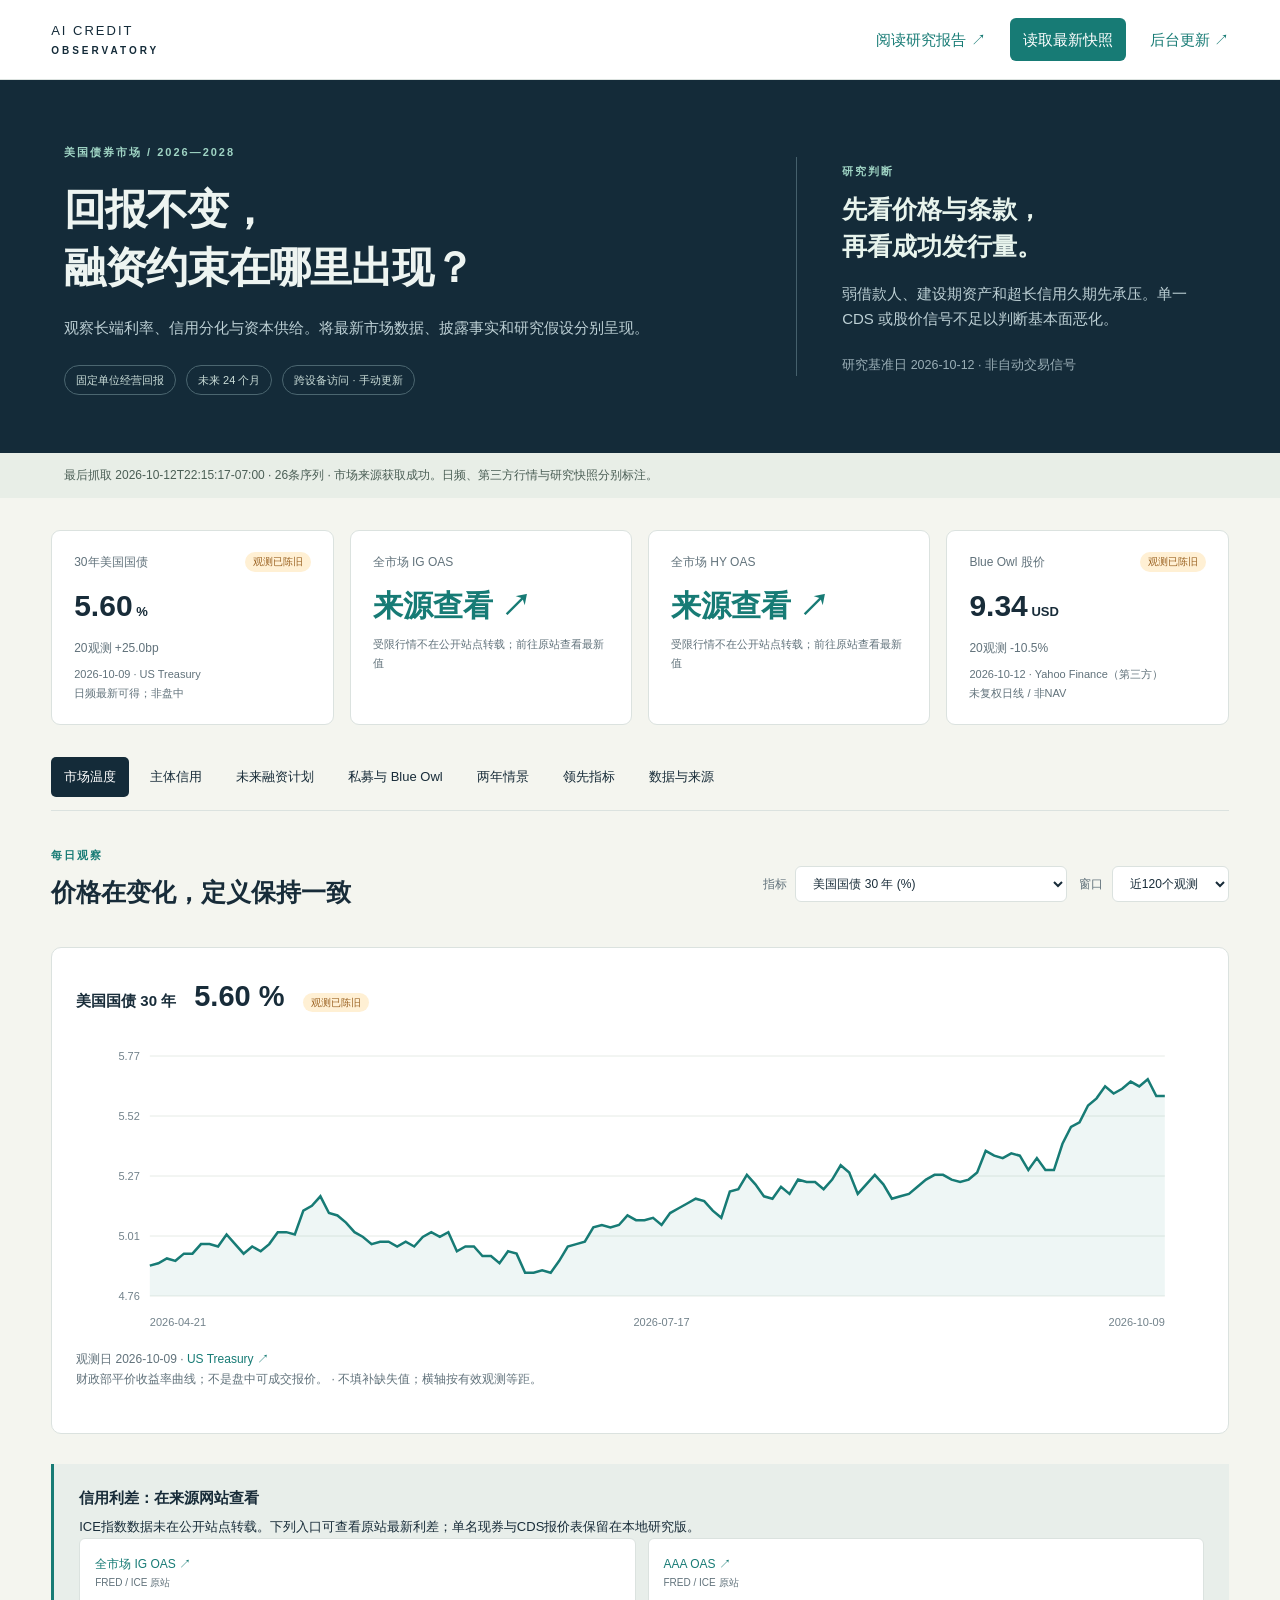
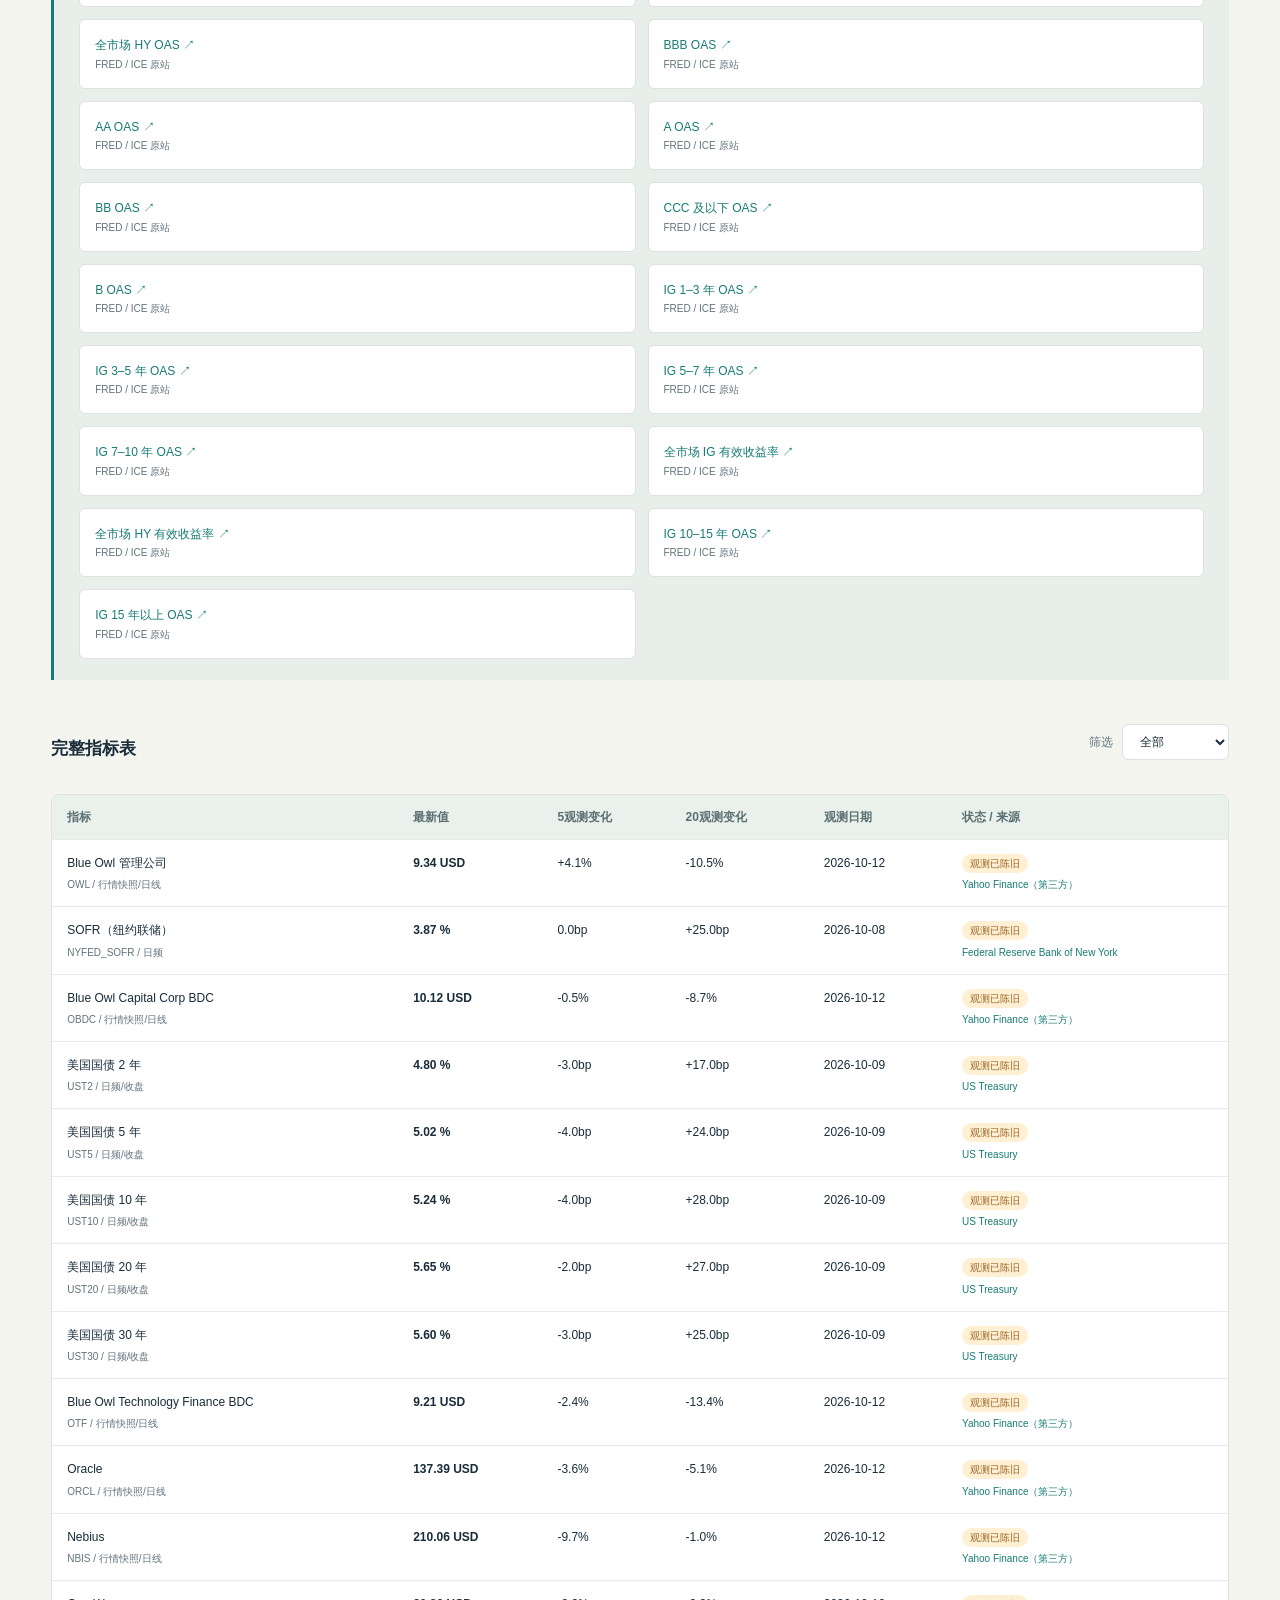
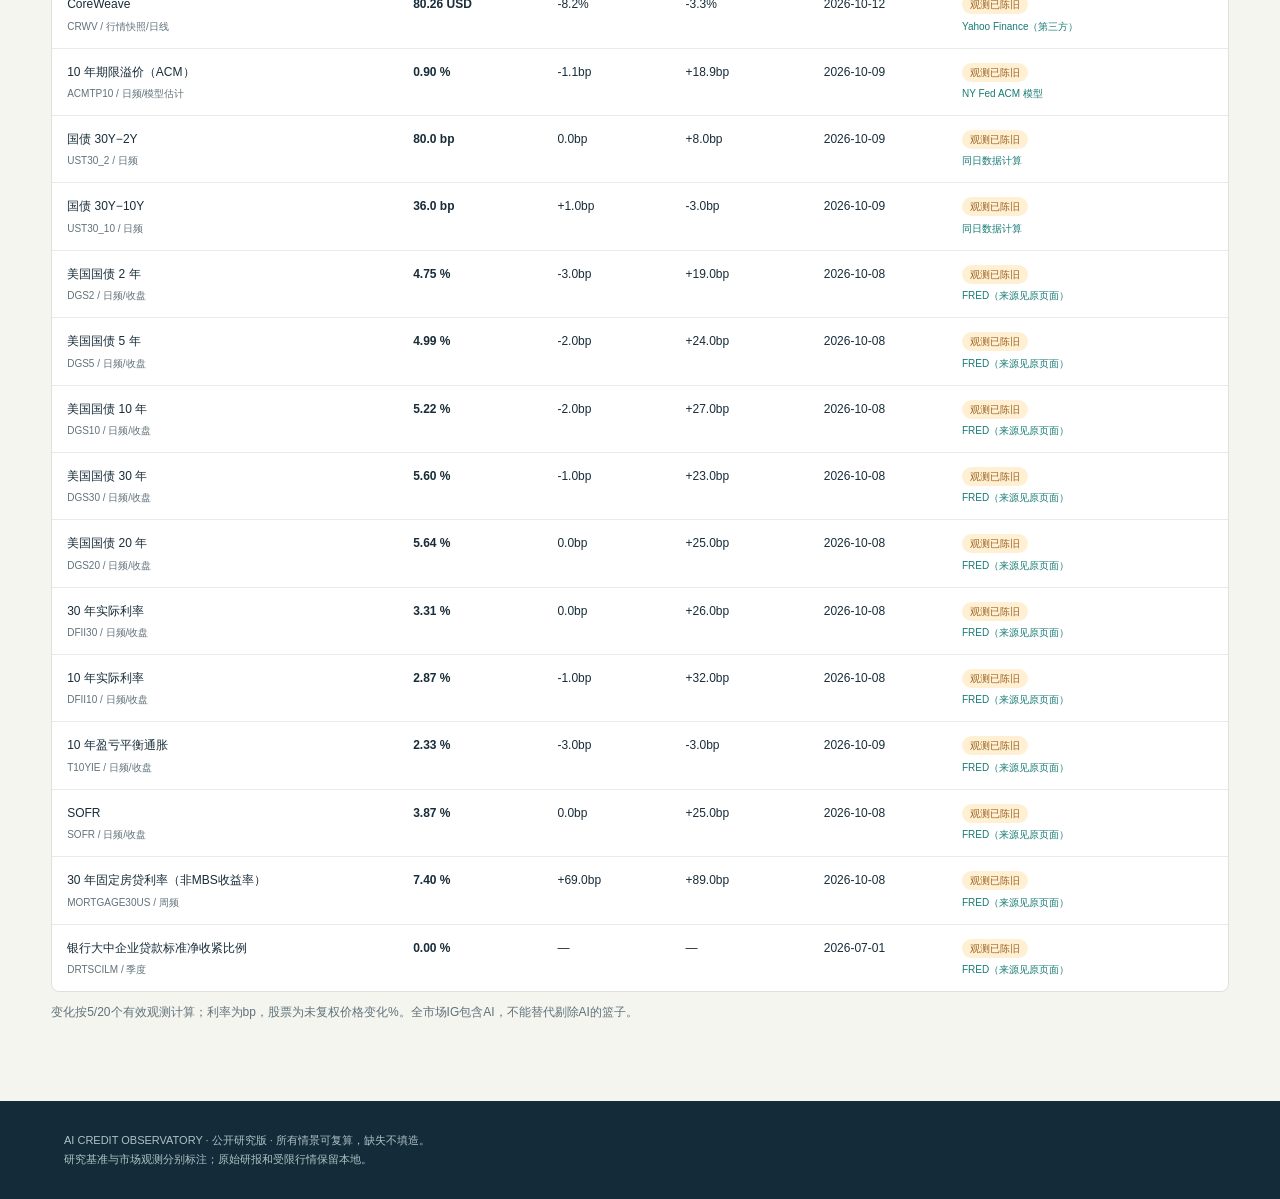
==== site/index.html @ e81e0bd5 "Publish public AI credit observatory with source restrictions" ====
<!doctype html><html lang="zh-CN"><head><meta charset="UTF-8"><meta name="viewport" content="width=device-width,initial-scale=1"><title>AI 信用观察台 · 美国债市</title><link rel="stylesheet" href="style.css"></head><body>
<header><a class="brand" href="#overview">AI CREDIT <b>OBSERVATORY</b></a><div class="actions"><a href="report.html" target="_blank">阅读研究报告 ↗</a><button id="refresh">读取最新快照</button><a href="https://github.com/zhuoran787/ai-credit-observatory/actions/workflows/publish.yml" target="_blank" rel="noopener">后台更新 ↗</a></div></header>
<section class="hero" id="overview"><div><span class="eyebrow">美国债券市场 / 2026—2028</span><h1>回报不变，<br>融资约束在哪里出现？</h1><p>观察长端利率、信用分化与资本供给。将最新市场数据、披露事实和研究假设分别呈现。</p><div class="chips"><span>固定单位经营回报</span><span>未来 24 个月</span><span>跨设备访问 · 手动更新</span></div></div><aside><span class="eyebrow">研究判断</span><h2>先看价格与条款，<br>再看成功发行量。</h2><p>弱借款人、建设期资产和超长信用久期先承压。单一 CDS 或股价信号不足以判断基本面恶化。</p><small>研究基准日 2026-10-12 · 非自动交易信号</small></aside></section>
<div id="status" class="notice" role="status"></div>
<main><section class="cards" id="cards"></section>
<nav class="tabs" aria-label="观察栏目"><button data-tab="market" class="active">市场温度</button><button data-tab="issuers">主体信用</button><button data-tab="pipeline">未来融资计划</button><button data-tab="private">私募与 Blue Owl</button><button data-tab="scenario">两年情景</button><button data-tab="signals">领先指标</button><button data-tab="sources">数据与来源</button></nav>
<section id="market" class="panel active"><div class="section-head"><div><span class="eyebrow">每日观察</span><h2>价格在变化，定义保持一致</h2></div><div class="controls"><label>指标 <select id="seriesSelect"></select></label><label>窗口 <select id="rangeSelect"><option value="120">近120个观测</option><option value="60">近60个观测</option><option value="0">全部已保存</option></select></label></div></div><div class="chart-box"><div id="chartLabel"></div><div id="chart"></div><p id="chartNote" class="muted"></p></div><div class="callout"><b>信用利差：在来源网站查看</b><p>ICE指数数据未在公开站点转载。下列入口可查看原站最新利差；单名现券与CDS报价表保留在本地研究版。</p><div id="externalCredit" class="source-list"></div></div><div class="section-head"><h3>完整指标表</h3><label>筛选 <select id="family"><option value="all">全部</option><option value="macro">利率 / 宏观</option><option value="stock">股价</option></select></label></div><div id="marketTable" class="table-wrap"></div><p class="footnote">变化按5/20个有效观测计算；利率为bp，股票为未复权价格变化%。全市场IG包含AI，不能替代剔除AI的篮子。</p></section>
<section id="issuers" class="panel"><div class="section-head"><div><span class="eyebrow">历史快照 · 不自动更新</span><h2>现金债与 CDS 分开核验</h2></div></div><div class="two-col"><article><h3>现金信用利差 · 2026-09-30</h3><p class="muted">MS R06 p14，bid spread to benchmark，单位bp；代表券期限近似。</p><div id="cashTable" class="table-wrap"></div></article><article><h3>5年 CDS · 2026-10-01</h3><p class="muted">JPM R03 p8 / Bloomberg 报告快照；无买卖差和可交易深度。</p><div id="cdsTable" class="table-wrap"></div></article></div><div class="callout"><b>薄流动性保护</b><p>债务存量增长会扩大银行和交易对手的套保需求，CDS可能因保护买盘而走阔。两表日期、期限与契约不完全匹配，不相减计算基差，不推算隐含违约率。</p></div><h3>Oracle 现金来源桥 · FY27 Q1</h3><div class="cards compact" id="oracleCards"></div><p class="muted">截至2026-08-31，来源：<a id="oracleSource" target="_blank">Oracle官方财报</a>。剔除预付款仅是本研究现金来源拆分，不是公司调整后FCF或项目ROI。RPO不能当现金。</p><p>持续更新缺口：TRACE单券/授权价格、CDS bid/ask及成交、同评级同久期非AI对照篮子、评级契约与担保范围。当前保留快照，不伪装为实时行情。</p></section>
<section id="pipeline" class="panel"><span class="eyebrow">先于实际发行</span><h2>从“想融资”到“能提款”</h2><div class="flow"><span>预算 / 需求</span><i>→</i><span>公司计划</span><i>→</i><span>承诺 / 营销</span><i>→</i><span>定价</span><i>→</i><span>提款 / 还旧债</span></div><p class="muted">公司公告、卖方预测、承诺额度、建设时间表分列。此台账为可核验种子样本，尚非所有企业的完整计划普查。</p><div id="planTable" class="table-wrap"></div><div class="callout"><b>真正应追踪的缺口</b><p>未来12个月现金用途 − 已落实可用资金；区分尚未承诺、已承诺但提款有条件、已经到账，以及置换旧债。融资金额下降也可能意味着项目延期。</p></div><h3>Power shell 条款观察</h3><div class="term-grid" id="terms"></div></section>
<section id="private" class="panel"><span class="eyebrow">资本供应者与资产现金流</span><h2>Blue Owl：管理公司 ≠ 基金 ≠ 项目</h2><p class="muted">下列官方财务截至2026-06-30，更新于Q2业绩；股价见市场页，未复权日线，不代表NAV。</p><div id="owlCards" class="cards compact"></div><div class="two-col"><article><h3>基金信用质量（滞后一季）</h3><div id="bdcTable" class="table-wrap"></div><p class="muted">Q2演示p24披露，底层日期2026-03-31；非应计按公允价值%。OTIC为非上市基金，不能与OTF报价混用。</p></article><article><h3>仍缺少的穿透数据</h3><ul><li>集团完整AI敞口、各SPV担保和关联融资</li><li>各基金最新赎回申请与实际支付</li><li>现金付息、PIK、展期与贷款修订</li><li>未提承诺、仓储线、LTV及提前摊还</li></ul><p class="muted">缺失不等于零。Real Assets AUM包含非AI资产。</p></article></div><div class="callout"><b>低频估值不等于低风险</b><p>借款人可以在NAV明显下调之前，先提高PIK、延长贷款、减少提款或接受更严条款。OWL股价下跌只是一项市场信号，需募资、收费AUM或基金信用数据交叉确认。</p></div></section>
<section id="scenario" class="panel"><div class="section-head"><div><span class="eyebrow">研究假设 · 非预测置信区间</span><h2>同样经营回报，融资结果可以很不同</h2></div><label>状态 <select id="scenarioSelect"><option value="base">有序吸收</option><option value="low">扩张放缓</option><option value="stress">久期与融资受压</option></select></label></div><p id="scenarioDesc" class="muted"></p><div class="cards compact" id="scenarioCards"></div><div class="two-col"><article><h3>两年毛融资需求 · USD bn</h3><div id="fundingBars"></div></article><article><h3>国债收益率假设区间 · %</h3><div id="curveTable" class="table-wrap"></div><p class="muted">不是由AI发行额回归推算。涵盖宏观/期限溢价状态，窗口内可能面对，不是终点预测。</p></article></div><div class="callout"><b>先分清模型的强弱证据</b><p>总融资量未完成固定项目回报的现金流校准，固定回报量化演示目前限于下方DSCR。公司债锚来自BofA全币种预测；美元份额、滚动时间分布、其他主体和私募规模由本研究设定。实际完成率与偿还/置换比例也是敏感性假设。股权未纳入不等于零股权，所有渠道并非确认可融资。</p></div><h3>对应企业/项目融资成本 · 近似收益率</h3><div id="yieldTable" class="table-wrap"></div><div class="two-col calculator"><article><span class="eyebrow">固定经营现金流示例</span><h3>利率上升，能借的钱减少</h3><p>资产100、债务65、年可偿债现金8、年还本2保持固定。</p><label>债务利率 <input id="loanRate" type="range" min="4" max="15" step="0.25" value="7"> <b id="loanRateLabel">7%</b></label><p class="muted">此处的8仅为示例，不是AI行业回报估计。最低DSCR设1.2倍，还本固定为2。</p></article><article id="dscrResult"></article></div></section>
<section id="signals" class="panel"><span class="eyebrow">先复核，再归因</span><h2>领先信号与使用条件</h2><div id="alerts" class="cards compact"></div><p class="muted">阈值为研究设定，未回测；需要跨组共振。陈旧或缺失数据不判安全。</p><div id="signalTable" class="table-wrap"></div></section>
<section id="sources" class="panel"><span class="eyebrow">可核验性</span><h2>每条数据都有时间与来源</h2><div id="quality" class="table-wrap"></div><div class="callout"><b>更新范围</b><p>顶部按钮读取云端最新已发布快照；“后台更新”由仓库所有者登录GitHub后手动运行，抓取完成再发布。没有定时任务。公司财务、发行计划和条款仍按研究日期手动维护；受限信用行情使用来源入口。接口失败保留旧值与原日期并提示；“获取时间”不等于“价格时间”。</p></div><h3>报告与官方来源</h3><div id="sourceList" class="source-list"></div><p><a href="report.md" download>研究报告 Markdown</a> · <a href="data/research.json" download>情景与快照数据</a> · <a href="data/snapshot.json" download>市场数据及抓取状态</a> · <a href="README.md">使用说明</a></p></section>
</main><footer>AI CREDIT OBSERVATORY · 公开研究版 · 所有情景可复算，缺失不填造。<br>研究基准与市场观测分别标注；原始研报和受限行情保留本地。</footer><script src="data/snapshot.js"></script><script src="data/research.js"></script><script src="app.js"></script></body></html>
---- site/style.css ----
:root{--navy:#142b39;--ink:#182c39;--muted:#61727b;--teal:#177b75;--cream:#f4f5ef;--line:#dbe2df;--amber:#aa671f;--red:#b94c40}*{box-sizing:border-box}body{margin:0;background:var(--cream);color:var(--ink);font:15px/1.7 -apple-system,BlinkMacSystemFont,"PingFang SC","Microsoft YaHei",sans-serif}a{color:var(--teal);text-decoration:none}a:hover{text-decoration:underline}header{height:80px;padding:0 4vw;display:flex;justify-content:space-between;align-items:center;background:white;border-bottom:1px solid var(--line)}.brand{font-size:13px;letter-spacing:2px;color:var(--navy)}.brand b{display:block;letter-spacing:3px;font-size:10px}.actions{display:flex;align-items:center;gap:24px}button,select{font:inherit;border:1px solid var(--line);border-radius:6px;background:white;color:var(--ink);padding:9px 13px;cursor:pointer}button:hover{border-color:var(--teal)}button:disabled{opacity:.55;cursor:wait}#refresh{background:var(--teal);color:white;border:0}.hero{background:var(--navy);color:#edf4f1;padding:58px 5vw;display:grid;grid-template-columns:1.5fr 1fr;gap:8vw}.eyebrow{font-size:11px;letter-spacing:2px;text-transform:uppercase;color:var(--teal);font-weight:700}.hero .eyebrow{color:#9fd4c4}.hero h1{font-size:42px;line-height:1.4;letter-spacing:-1px;margin:17px 0}.hero p{color:#bdd0d5;max-width:640px}.hero aside{border-left:1px solid #45606c;padding-left:45px;align-self:center}.hero h2{font-size:25px;color:#e8f4ed}.hero small{color:#9aaeb6}.chips{display:flex;flex-wrap:wrap;gap:10px;margin-top:24px}.chips span{font-size:11px;border:1px solid #4b6670;border-radius:30px;padding:5px 11px;color:#cbded9}.notice{padding:12px 5vw;font-size:12px;background:#e8eee7;color:#4b5f56;min-height:40px}.notice.warn{background:#fff2d9;color:#8a571c}main{max-width:1500px;margin:auto;padding:32px 4vw 60px}.cards{display:grid;grid-template-columns:repeat(4,1fr);gap:16px;margin-bottom:32px}.card{padding:21px 22px;background:#fff;border:1px solid var(--line);border-radius:9px}.card .label{color:var(--muted);font-size:12px;display:flex;justify-content:space-between;gap:5px}.card strong{display:block;font-size:30px;font-weight:600;font-variant-numeric:tabular-nums;margin:8px 0 4px}.card .sub{font-size:11px;color:var(--muted)}.card .delta{font-size:12px;margin:7px 0}.pill{display:inline-block;border-radius:12px;padding:1px 8px;background:#ecf3ec;color:#367562;font-size:10px;white-space:nowrap}.pill.warn{background:#fff0d4;color:#9c6424}.pill.gray{background:#edf0f1;color:#68777f}.tabs{display:flex;gap:8px;border-bottom:1px solid var(--line);overflow:auto;margin:0 0 30px;padding-bottom:13px;position:sticky;top:0;z-index:5;background:var(--cream)}.tabs button{white-space:nowrap;background:transparent;border:0;border-radius:5px;font-size:13px}.tabs button.active{background:var(--navy);color:white}.panel{display:none}.panel.active{display:block}.section-head{display:flex;align-items:center;justify-content:space-between;gap:24px;margin:15px 0 20px}h2{font-size:25px;line-height:1.5;margin:8px 0 15px;font-weight:600}h3{font-size:17px;margin:25px 0 10px}p{margin:10px 0 19px}.controls{display:flex;gap:12px;flex-wrap:wrap}label{font-size:12px;color:var(--muted)}label select{margin-left:5px;font-size:12px}.chart-box{background:white;border:1px solid var(--line);padding:24px;border-radius:10px}#chartLabel{display:flex;gap:18px;align-items:baseline}#chartLabel strong{font-size:29px}#chart{width:100%;margin-top:10px;min-height:280px}#chart svg{width:100%;height:300px}.muted,.footnote{color:var(--muted);font-size:12px}.table-wrap{width:100%;overflow:auto;background:#fff;border:1px solid var(--line);border-radius:8px}table{border-collapse:collapse;width:100%;font-size:12px;text-align:left}th{background:#eaf0ec;font-weight:600;color:#5b6e71;padding:12px 15px;white-space:nowrap}td{padding:13px 15px;border-top:1px solid #e8ece8;vertical-align:top;font-variant-numeric:tabular-nums}td small{display:block;color:var(--muted);font-size:10px;margin-top:3px}.two-col{display:grid;grid-template-columns:1fr 1fr;gap:25px;margin:20px 0}.callout{border-left:3px solid var(--teal);background:#e8eeea;padding:21px 25px;margin:30px 0}.callout p{font-size:13px;margin:6px 0 0}.compact .card strong{font-size:25px}.flow{display:flex;align-items:center;gap:20px;margin:20px 0 30px;flex-wrap:wrap}.flow span{background:white;border:1px solid var(--line);padding:12px 18px;border-radius:6px}.flow i{font-style:normal;color:var(--teal)}.term-grid{display:grid;grid-template-columns:repeat(3,1fr);gap:16px}.term-grid article{background:#fff;border:1px solid var(--line);padding:20px;border-radius:8px}.term-grid h3{margin-top:0}.term-grid p{font-size:12px;color:var(--muted);margin-bottom:0}.bar-row{margin:18px 0}.bar-label{display:flex;justify-content:space-between;font-size:12px}.bar-track{height:9px;background:#e4eae4;border-radius:5px;margin-top:7px}.bar-track div{height:9px;background:var(--teal);border-radius:5px}.calculator{padding:28px;background:white;border:1px solid var(--line);border-radius:10px}.calculator h3{margin-top:10px}.calculator input{display:block;width:100%;margin:25px 0 5px;accent-color:var(--teal)}#dscrResult{display:flex;justify-content:space-around;align-items:center;gap:20px}#dscrResult strong{font-size:36px;display:block}#dscrResult small{display:block;color:var(--muted)}.source-list{display:grid;grid-template-columns:repeat(2,1fr);gap:12px}.source-list a{padding:15px;background:white;border:1px solid var(--line);border-radius:6px;font-size:12px;overflow-wrap:anywhere}.source-list small{display:block;color:var(--muted)}footer{background:var(--navy);color:#aec2c6;padding:30px 5vw;font-size:11px}.bad{color:var(--red)}.good{color:var(--teal)}.num{white-space:nowrap}.report{max-width:1150px;margin:auto;padding:30px 55px 80px;background:#fff}.report h1{font-size:33px;margin:35px 0}.report h2{border-top:1px solid var(--line);padding-top:30px;margin-top:40px}.report p,.report li{font-size:15px}.report img{display:block;max-width:100%;max-height:1200px;margin:25px auto;border:1px solid var(--line)}.report table{display:block;overflow:auto;font-size:12px;border:1px solid var(--line)}.report code{background:#eff3ee;padding:3px 5px;overflow-wrap:anywhere}.report pre{white-space:pre-wrap}.report li{margin:10px 0}.report a{overflow-wrap:anywhere}.report-nav{position:sticky;top:0;background:#fff;border-bottom:1px solid var(--line);padding:15px;display:flex;gap:25px;z-index:3;font-size:12px}@media(max-width:1000px){.cards{grid-template-columns:repeat(2,1fr)}.hero{gap:4vw}.hero h1{font-size:33px}.hero aside{padding-left:20px}.two-col{grid-template-columns:1fr}.term-grid{grid-template-columns:repeat(2,1fr)}.section-head{align-items:flex-start;flex-direction:column}}@media(max-width:650px){header{height:auto;padding:17px 5vw;gap:10px}.actions{gap:10px;font-size:11px}.actions button{font-size:11px}.hero{grid-template-columns:1fr;padding:35px 6vw}.hero aside{border-left:0;border-top:1px solid #45606c;padding:25px 0 0}.hero h1{font-size:32px}.cards{gap:10px}.card{padding:15px}.card strong{font-size:25px}.tabs{margin-bottom:20px}.term-grid,.source-list{grid-template-columns:1fr}.report{padding:20px}.report h1{font-size:26px}.chart-box{padding:15px}.flow{gap:8px}.flow span{font-size:11px;padding:9px}.calculator{padding:18px}main{padding:25px 5vw}.controls{display:block}.controls label{display:block;margin:5px 0}#dscrResult strong{font-size:29px}}
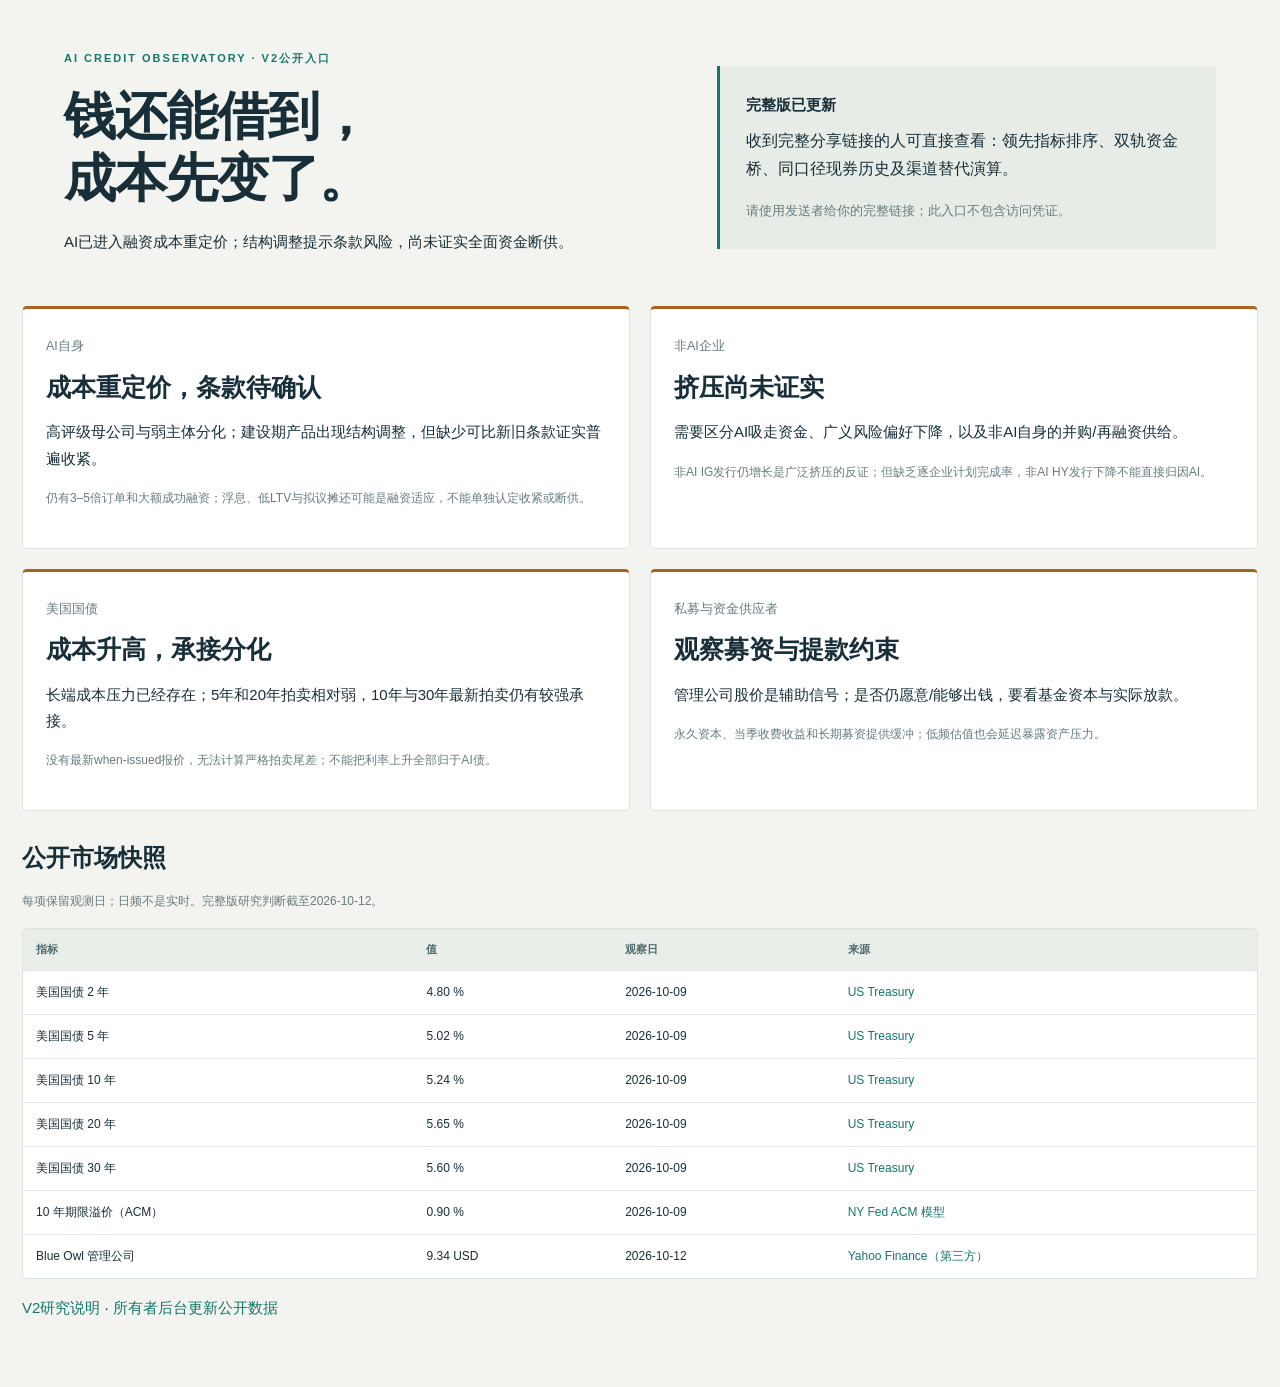
==== commit 18e0b5ca: "Rebuild AI credit study around financing constraints and leading evidence" ====
--- a/site/index.html
+++ b/site/index.html
@@ -1,14 +1 @@
-<!doctype html><html lang="zh-CN"><head><meta charset="UTF-8"><meta name="viewport" content="width=device-width,initial-scale=1"><title>AI 信用观察台 · 美国债市</title><link rel="stylesheet" href="style.css"></head><body>
-<header><a class="brand" href="#overview">AI CREDIT <b>OBSERVATORY</b></a><div class="actions"><a href="report.html" target="_blank">阅读研究报告 ↗</a><button id="refresh">读取最新快照</button><a href="https://github.com/zhuoran787/ai-credit-observatory/actions/workflows/publish.yml" target="_blank" rel="noopener">后台更新 ↗</a></div></header>
-<section class="hero" id="overview"><div><span class="eyebrow">美国债券市场 / 2026—2028</span><h1>回报不变，<br>融资约束在哪里出现？</h1><p>观察长端利率、信用分化与资本供给。将最新市场数据、披露事实和研究假设分别呈现。</p><div class="chips"><span>固定单位经营回报</span><span>未来 24 个月</span><span>跨设备访问 · 手动更新</span></div></div><aside><span class="eyebrow">研究判断</span><h2>先看价格与条款，<br>再看成功发行量。</h2><p>弱借款人、建设期资产和超长信用久期先承压。单一 CDS 或股价信号不足以判断基本面恶化。</p><small>研究基准日 2026-10-12 · 非自动交易信号</small></aside></section>
-<div id="status" class="notice" role="status"></div>
-<main><section class="cards" id="cards"></section>
-<nav class="tabs" aria-label="观察栏目"><button data-tab="market" class="active">市场温度</button><button data-tab="issuers">主体信用</button><button data-tab="pipeline">未来融资计划</button><button data-tab="private">私募与 Blue Owl</button><button data-tab="scenario">两年情景</button><button data-tab="signals">领先指标</button><button data-tab="sources">数据与来源</button></nav>
-<section id="market" class="panel active"><div class="section-head"><div><span class="eyebrow">每日观察</span><h2>价格在变化，定义保持一致</h2></div><div class="controls"><label>指标 <select id="seriesSelect"></select></label><label>窗口 <select id="rangeSelect"><option value="120">近120个观测</option><option value="60">近60个观测</option><option value="0">全部已保存</option></select></label></div></div><div class="chart-box"><div id="chartLabel"></div><div id="chart"></div><p id="chartNote" class="muted"></p></div><div class="callout"><b>信用利差：在来源网站查看</b><p>ICE指数数据未在公开站点转载。下列入口可查看原站最新利差；单名现券与CDS报价表保留在本地研究版。</p><div id="externalCredit" class="source-list"></div></div><div class="section-head"><h3>完整指标表</h3><label>筛选 <select id="family"><option value="all">全部</option><option value="macro">利率 / 宏观</option><option value="stock">股价</option></select></label></div><div id="marketTable" class="table-wrap"></div><p class="footnote">变化按5/20个有效观测计算；利率为bp，股票为未复权价格变化%。全市场IG包含AI，不能替代剔除AI的篮子。</p></section>
-<section id="issuers" class="panel"><div class="section-head"><div><span class="eyebrow">历史快照 · 不自动更新</span><h2>现金债与 CDS 分开核验</h2></div></div><div class="two-col"><article><h3>现金信用利差 · 2026-09-30</h3><p class="muted">MS R06 p14，bid spread to benchmark，单位bp；代表券期限近似。</p><div id="cashTable" class="table-wrap"></div></article><article><h3>5年 CDS · 2026-10-01</h3><p class="muted">JPM R03 p8 / Bloomberg 报告快照；无买卖差和可交易深度。</p><div id="cdsTable" class="table-wrap"></div></article></div><div class="callout"><b>薄流动性保护</b><p>债务存量增长会扩大银行和交易对手的套保需求，CDS可能因保护买盘而走阔。两表日期、期限与契约不完全匹配，不相减计算基差，不推算隐含违约率。</p></div><h3>Oracle 现金来源桥 · FY27 Q1</h3><div class="cards compact" id="oracleCards"></div><p class="muted">截至2026-08-31，来源：<a id="oracleSource" target="_blank">Oracle官方财报</a>。剔除预付款仅是本研究现金来源拆分，不是公司调整后FCF或项目ROI。RPO不能当现金。</p><p>持续更新缺口：TRACE单券/授权价格、CDS bid/ask及成交、同评级同久期非AI对照篮子、评级契约与担保范围。当前保留快照，不伪装为实时行情。</p></section>
-<section id="pipeline" class="panel"><span class="eyebrow">先于实际发行</span><h2>从“想融资”到“能提款”</h2><div class="flow"><span>预算 / 需求</span><i>→</i><span>公司计划</span><i>→</i><span>承诺 / 营销</span><i>→</i><span>定价</span><i>→</i><span>提款 / 还旧债</span></div><p class="muted">公司公告、卖方预测、承诺额度、建设时间表分列。此台账为可核验种子样本，尚非所有企业的完整计划普查。</p><div id="planTable" class="table-wrap"></div><div class="callout"><b>真正应追踪的缺口</b><p>未来12个月现金用途 − 已落实可用资金；区分尚未承诺、已承诺但提款有条件、已经到账，以及置换旧债。融资金额下降也可能意味着项目延期。</p></div><h3>Power shell 条款观察</h3><div class="term-grid" id="terms"></div></section>
-<section id="private" class="panel"><span class="eyebrow">资本供应者与资产现金流</span><h2>Blue Owl：管理公司 ≠ 基金 ≠ 项目</h2><p class="muted">下列官方财务截至2026-06-30，更新于Q2业绩；股价见市场页，未复权日线，不代表NAV。</p><div id="owlCards" class="cards compact"></div><div class="two-col"><article><h3>基金信用质量（滞后一季）</h3><div id="bdcTable" class="table-wrap"></div><p class="muted">Q2演示p24披露，底层日期2026-03-31；非应计按公允价值%。OTIC为非上市基金，不能与OTF报价混用。</p></article><article><h3>仍缺少的穿透数据</h3><ul><li>集团完整AI敞口、各SPV担保和关联融资</li><li>各基金最新赎回申请与实际支付</li><li>现金付息、PIK、展期与贷款修订</li><li>未提承诺、仓储线、LTV及提前摊还</li></ul><p class="muted">缺失不等于零。Real Assets AUM包含非AI资产。</p></article></div><div class="callout"><b>低频估值不等于低风险</b><p>借款人可以在NAV明显下调之前，先提高PIK、延长贷款、减少提款或接受更严条款。OWL股价下跌只是一项市场信号，需募资、收费AUM或基金信用数据交叉确认。</p></div></section>
-<section id="scenario" class="panel"><div class="section-head"><div><span class="eyebrow">研究假设 · 非预测置信区间</span><h2>同样经营回报，融资结果可以很不同</h2></div><label>状态 <select id="scenarioSelect"><option value="base">有序吸收</option><option value="low">扩张放缓</option><option value="stress">久期与融资受压</option></select></label></div><p id="scenarioDesc" class="muted"></p><div class="cards compact" id="scenarioCards"></div><div class="two-col"><article><h3>两年毛融资需求 · USD bn</h3><div id="fundingBars"></div></article><article><h3>国债收益率假设区间 · %</h3><div id="curveTable" class="table-wrap"></div><p class="muted">不是由AI发行额回归推算。涵盖宏观/期限溢价状态，窗口内可能面对，不是终点预测。</p></article></div><div class="callout"><b>先分清模型的强弱证据</b><p>总融资量未完成固定项目回报的现金流校准，固定回报量化演示目前限于下方DSCR。公司债锚来自BofA全币种预测；美元份额、滚动时间分布、其他主体和私募规模由本研究设定。实际完成率与偿还/置换比例也是敏感性假设。股权未纳入不等于零股权，所有渠道并非确认可融资。</p></div><h3>对应企业/项目融资成本 · 近似收益率</h3><div id="yieldTable" class="table-wrap"></div><div class="two-col calculator"><article><span class="eyebrow">固定经营现金流示例</span><h3>利率上升，能借的钱减少</h3><p>资产100、债务65、年可偿债现金8、年还本2保持固定。</p><label>债务利率 <input id="loanRate" type="range" min="4" max="15" step="0.25" value="7"> <b id="loanRateLabel">7%</b></label><p class="muted">此处的8仅为示例，不是AI行业回报估计。最低DSCR设1.2倍，还本固定为2。</p></article><article id="dscrResult"></article></div></section>
-<section id="signals" class="panel"><span class="eyebrow">先复核，再归因</span><h2>领先信号与使用条件</h2><div id="alerts" class="cards compact"></div><p class="muted">阈值为研究设定，未回测；需要跨组共振。陈旧或缺失数据不判安全。</p><div id="signalTable" class="table-wrap"></div></section>
-<section id="sources" class="panel"><span class="eyebrow">可核验性</span><h2>每条数据都有时间与来源</h2><div id="quality" class="table-wrap"></div><div class="callout"><b>更新范围</b><p>顶部按钮读取云端最新已发布快照；“后台更新”由仓库所有者登录GitHub后手动运行，抓取完成再发布。没有定时任务。公司财务、发行计划和条款仍按研究日期手动维护；受限信用行情使用来源入口。接口失败保留旧值与原日期并提示；“获取时间”不等于“价格时间”。</p></div><h3>报告与官方来源</h3><div id="sourceList" class="source-list"></div><p><a href="report.md" download>研究报告 Markdown</a> · <a href="data/research.json" download>情景与快照数据</a> · <a href="data/snapshot.json" download>市场数据及抓取状态</a> · <a href="README.md">使用说明</a></p></section>
-</main><footer>AI CREDIT OBSERVATORY · 公开研究版 · 所有情景可复算，缺失不填造。<br>研究基准与市场观测分别标注；原始研报和受限行情保留本地。</footer><script src="data/snapshot.js"></script><script src="data/research.js"></script><script src="app.js"></script></body></html>
+<!doctype html><html lang="zh-CN"><head><meta charset="utf-8"><meta name="viewport" content="width=device-width,initial-scale=1"><title>AI融资观察台 · V2</title><link rel="stylesheet" href="style-v2.css"></head><body><section class="hero"><div><span class="eyebrow">AI CREDIT OBSERVATORY · V2公开入口</span><h1>钱还能借到，<br>成本先变了。</h1><p>AI已进入融资成本重定价；结构调整提示条款风险，尚未证实全面资金断供。</p></div><aside><b>完整版已更新</b><p>收到完整分享链接的人可直接查看：领先指标排序、双轨资金桥、同口径现券历史及渠道替代演算。</p><small>请使用发送者给你的完整链接；此入口不包含访问凭证。</small></aside></section><main><div class="state-grid"><article class="state"><small>AI自身</small><h3>成本重定价，条款待确认</h3><p>高评级母公司与弱主体分化；建设期产品出现结构调整，但缺少可比新旧条款证实普遍收紧。</p><p class="footnote">仍有3–5倍订单和大额成功融资；浮息、低LTV与拟议摊还可能是融资适应，不能单独认定收紧或断供。</p></article><article class="state"><small>非AI企业</small><h3>挤压尚未证实</h3><p>需要区分AI吸走资金、广义风险偏好下降，以及非AI自身的并购/再融资供给。</p><p class="footnote">非AI IG发行仍增长是广泛挤压的反证；但缺乏逐企业计划完成率，非AI HY发行下降不能直接归因AI。</p></article><article class="state"><small>美国国债</small><h3>成本升高，承接分化</h3><p>长端成本压力已经存在；5年和20年拍卖相对弱，10年与30年最新拍卖仍有较强承接。</p><p class="footnote">没有最新when-issued报价，无法计算严格拍卖尾差；不能把利率上升全部归于AI债。</p></article><article class="state"><small>私募与资金供应者</small><h3>观察募资与提款约束</h3><p>管理公司股价是辅助信号；是否仍愿意/能够出钱，要看基金资本与实际放款。</p><p class="footnote">永久资本、当季收费收益和长期募资提供缓冲；低频估值也会延迟暴露资产压力。</p></article></div><h2>公开市场快照</h2><p class="footnote">每项保留观测日；日频不是实时。完整版研究判断截至2026-10-12。</p><div id="publicMarket" class="table-wrap"></div><p><a href="report.html">V2研究说明</a> · <a href="https://github.com/zhuoran787/ai-credit-observatory/actions/workflows/publish.yml">所有者后台更新公开数据</a></p></main><script src="data/snapshot.js"></script><script>const ids=['UST2','UST5','UST10','UST20','UST30','ACMTP10','OWL'];const esc=s=>String(s).replace(/[&<>"]/g,c=>({'&':'&amp;','<':'&lt;','>':'&gt;','"':'&quot;'}[c]));document.getElementById('publicMarket').innerHTML='<table><thead><tr><th>指标</th><th>值</th><th>观察日</th><th>来源</th></tr></thead><tbody>'+ids.filter(k=>MARKET_DATA.series[k]).map(k=>{const s=MARKET_DATA.series[k];return '<tr><td>'+esc(s.label)+'</td><td>'+s.value.toFixed(2)+' '+esc(s.unit)+'</td><td>'+esc(s.observed_at)+'</td><td><a href="'+esc(s.source_url)+'">'+esc(s.provider)+'</a></td></tr>';}).join('')+'</tbody></table>';</script></body></html>
--- a/site/style-v2.css
+++ b/site/style-v2.css
@@ -0,0 +1 @@
+:root{--ink:#182e38;--muted:#687b80;--line:#dbe3de;--teal:#14766c;--paper:#f3f4ef;--amber:#a76320;--red:#a44536}*{box-sizing:border-box}html{scroll-behavior:smooth}body{margin:0;background:var(--paper);color:var(--ink);font:15px/1.75 -apple-system,BlinkMacSystemFont,"PingFang SC","Microsoft Yahei",sans-serif}a{color:var(--teal);text-decoration:none}a:hover{text-decoration:underline}header{padding:20px 4vw;display:flex;justify-content:space-between;align-items:center;border-bottom:1px solid var(--line);gap:20px}.brand{font-size:13px;letter-spacing:2px;color:var(--ink)}.brand b{font-weight:400;color:var(--teal)}.actions,.controls{display:flex;gap:12px;align-items:center;flex-wrap:wrap}button,select,input{font:inherit}button{background:var(--teal);color:white;border:1px solid var(--teal);padding:8px 14px;border-radius:6px;cursor:pointer}button:disabled{opacity:.6}select,input{border:1px solid #b9cbc3;border-radius:5px;padding:7px;background:white;color:var(--ink);max-width:100%}input[type=number]{width:100%;min-width:0}button:hover{filter:brightness(.94)}.hero{display:grid;grid-template-columns:1.2fr 1fr;gap:55px;padding:44px 5vw 35px;max-width:1500px;margin:auto}.hero h1{font:600 clamp(32px,4.1vw,58px)/1.18 -apple-system,"PingFang SC",sans-serif;letter-spacing:-1px;margin:15px 0 20px}.hero p{max-width:660px}.hero aside{align-self:center;padding:26px;border-left:3px solid var(--teal);background:#e7ede6}.hero aside p{font-size:16px;margin:8px 0 14px}.eyebrow{font-size:11px;letter-spacing:2px;color:var(--teal);font-weight:650}.chips{display:flex;flex-wrap:wrap;gap:8px;font-size:11px}.chips span{padding:3px 9px;border:1px solid #cbd7cf;border-radius:20px}.notice{max-width:1370px;margin:0 auto 20px;padding:11px 18px;background:#e2ebe5;border-left:3px solid var(--teal);font-size:12px}.notice.warn{background:#f4e8d9;border-color:var(--amber)}main{max-width:1370px;margin:0 auto;padding:0 22px 50px}h2{font-size:24px;line-height:1.4;margin:30px 0 16px}h3{font-size:18px;margin:20px 0 10px}p{margin:10px 0 16px}.muted,.footnote,small{color:var(--muted)}.footnote{font-size:12px}.tabs{display:flex;gap:7px;overflow-x:auto;border-bottom:1px solid var(--line);padding:6px 0 15px;position:sticky;top:0;background:var(--paper);z-index:3}.tabs button{white-space:nowrap;background:transparent;color:var(--muted);border:0;padding:9px 14px}.tabs button.active{background:var(--ink);color:white}.panel{display:none;padding-top:18px}.panel.active{display:block}.section-head{display:flex;justify-content:space-between;align-items:center;gap:20px;margin:12px 0}.section-head h2,.section-head h3{margin:8px 0}.section-head>.muted{font-size:12px}.state-grid,.two-col{display:grid;grid-template-columns:repeat(2,minmax(0,1fr));gap:20px}.state{background:white;border:1px solid var(--line);border-top:3px solid var(--amber);padding:23px;border-radius:5px}.state h3{font-size:25px;margin:7px 0 10px}.state ul{padding-left:18px;font-size:13px}.state .counter{font-size:13px;border-top:1px solid var(--line);padding-top:10px}.state details{margin-top:10px}.state .label{display:flex;justify-content:space-between;align-items:center}.pill{display:inline-block;border-radius:12px;padding:2px 7px;font-size:10px;background:#e4eee8;color:var(--teal);margin-left:6px}.pill.warn{background:#f6e8d6;color:var(--amber)}.pill.gray{background:#edf0eb;color:var(--muted)}.priority-grid{display:grid;grid-template-columns:repeat(3,minmax(0,1fr));gap:16px}.priority{background:#fff;border:1px solid var(--line);border-radius:5px;padding:22px}.priority .rank{font-size:32px;color:var(--teal);font-weight:300}.priority h3{margin:4px 0 10px}.priority p{font-size:13px}.priority strong.big{font-size:26px;display:block}.priority small{font-size:11px}.cards{display:grid;grid-template-columns:repeat(4,minmax(0,1fr));gap:15px}.card{padding:20px;background:white;border:1px solid var(--line);border-radius:5px}.card strong{display:block;font-size:29px;margin:10px 0 4px;line-height:1.4}.card .label{font-size:12px;color:var(--muted)}.sub{font-size:12px;color:var(--muted)}.delta{color:var(--teal)}.compact .card{padding:14px}.compact .card strong{font-size:24px}.compact{margin:18px 0}.table-wrap{overflow-x:auto;border:1px solid var(--line);background:white;border-radius:5px;margin:16px 0}table{width:100%;border-collapse:collapse;font-size:12px}th{text-align:left;background:#e9eee8;color:#4d686e;font-size:11px;font-weight:600}th,td{padding:11px 13px;border-bottom:1px solid #e5eae4;vertical-align:top;min-width:70px}td small{display:block;font-size:10px;margin-top:4px}tr:last-child td{border:0}tbody tr:hover{background:#f5f8f2}.num{font-variant-numeric:tabular-nums}.callout,.formula{padding:18px 22px;background:#e5eee7;border-left:3px solid var(--teal);margin:24px 0}.callout p{margin-bottom:0;font-size:13px}.formula{font-size:18px}.formula small{font-size:13px}.chart-box{background:white;border:1px solid var(--line);border-radius:6px;padding:20px;margin:16px 0}.chart-box svg{display:block;width:100%;height:auto;min-height:180px}.chart-box .legend{display:flex;flex-wrap:wrap;gap:15px;font-size:12px}#chartLabel{display:flex;align-items:center;gap:15px;flex-wrap:wrap}#chartLabel strong{font-size:22px}.timeline{border-left:2px solid #bfd0c5;margin:24px 12px;padding-left:25px}.event{margin:0 0 22px;position:relative}.event:before{content:"";width:9px;height:9px;background:var(--teal);border-radius:50%;position:absolute;left:-30px;top:7px}.event time{font-size:11px;color:var(--teal)}.event h3{margin:0}.event p{font-size:13px}.calculator{padding:22px;background:#fff;border:1px solid var(--line);margin:18px 0}.input-grid{display:grid;grid-template-columns:repeat(2,minmax(0,1fr));gap:10px 15px;margin-bottom:20px}.input-grid label{font-size:12px;color:var(--muted)}.input-grid input{display:block;margin-top:4px}.result-grid{display:grid;grid-template-columns:repeat(2,minmax(0,1fr));gap:15px}.result-grid strong{font-size:35px;display:block}.bad{color:var(--red)}.good{color:var(--teal)}.bar-row{margin:16px 0}.bar-label{display:flex;justify-content:space-between;font-size:12px}.bar-track{background:#edf0e9;height:8px;border-radius:6px;margin:4px 0;overflow:hidden}.bar-track>div{background:var(--teal);height:100%;max-width:100%}.flow{display:flex;flex-wrap:wrap;gap:15px;align-items:center;font-size:13px}.flow span{background:#e7ede5;padding:10px 15px}.flow i{font-style:normal;color:var(--muted)}details{padding:13px 0}summary{cursor:pointer;color:var(--teal);font-size:13px}details[open]>summary{margin-bottom:12px}.term-grid{display:grid;grid-template-columns:repeat(3,minmax(0,1fr));gap:14px}.term-grid article{padding:18px;border:1px solid var(--line);background:white}.term-grid p{font-size:13px}.source-list{display:grid;grid-template-columns:repeat(2,minmax(0,1fr));gap:12px;margin-top:20px}.source-list a{background:white;border:1px solid var(--line);padding:12px;font-size:12px;overflow-wrap:anywhere}.source-list small{display:block}footer{border-top:1px solid var(--line);padding:28px;text-align:center;font-size:11px;color:var(--muted)}.report{max-width:1080px;background:white;padding:35px 48px;margin:25px auto;line-height:1.9}.report h1{font-size:34px;line-height:1.4}.report h2{border-top:1px solid var(--line);padding-top:28px;margin-top:34px}.report h3{margin-top:24px}.report p,.report li{font-size:14px}.report table{display:block;overflow:auto;margin:20px 0;font-size:12px}.report th{min-width:95px}.report img{max-width:100%;height:auto}.report blockquote{margin:20px 0;padding:12px 20px;border-left:3px solid var(--teal);background:#eef3eb}.report-nav{padding:16px 5vw;display:flex;gap:20px;background:#e5ece5}.report a{overflow-wrap:anywhere}@media(max-width:900px){.hero{gap:25px}.priority-grid,.term-grid{grid-template-columns:1fr}.cards{grid-template-columns:repeat(2,minmax(0,1fr))}.state h3{font-size:21px}.section-head{align-items:flex-start;flex-direction:column}.controls{width:100%}.controls label{min-width:0;max-width:100%}}@media(max-width:600px){body{font-size:14px}header{padding:14px 18px;align-items:flex-start}.brand{font-size:10px;letter-spacing:1px}.actions{gap:8px}header .actions{font-size:11px;justify-content:flex-end}.hero{display:block;padding:30px 22px 20px}.hero h1{font-size:39px}.hero aside{margin-top:24px;padding:18px}.hero aside p{font-size:14px}.state-grid,.two-col,.source-list{grid-template-columns:1fr}.state{padding:19px}main{padding:0 16px 30px}.notice{margin:0 16px 15px}.card{padding:14px}.card strong{font-size:25px}.table-wrap{max-width:100%}h2{font-size:22px}.chart-box{padding:10px}.calculator{padding:15px}.report{padding:20px;margin:0}.report h1{font-size:27px}.report table{max-width:100%}.formula{font-size:15px}.tabs{margin:0 -2px}.result-grid strong{font-size:30px}}
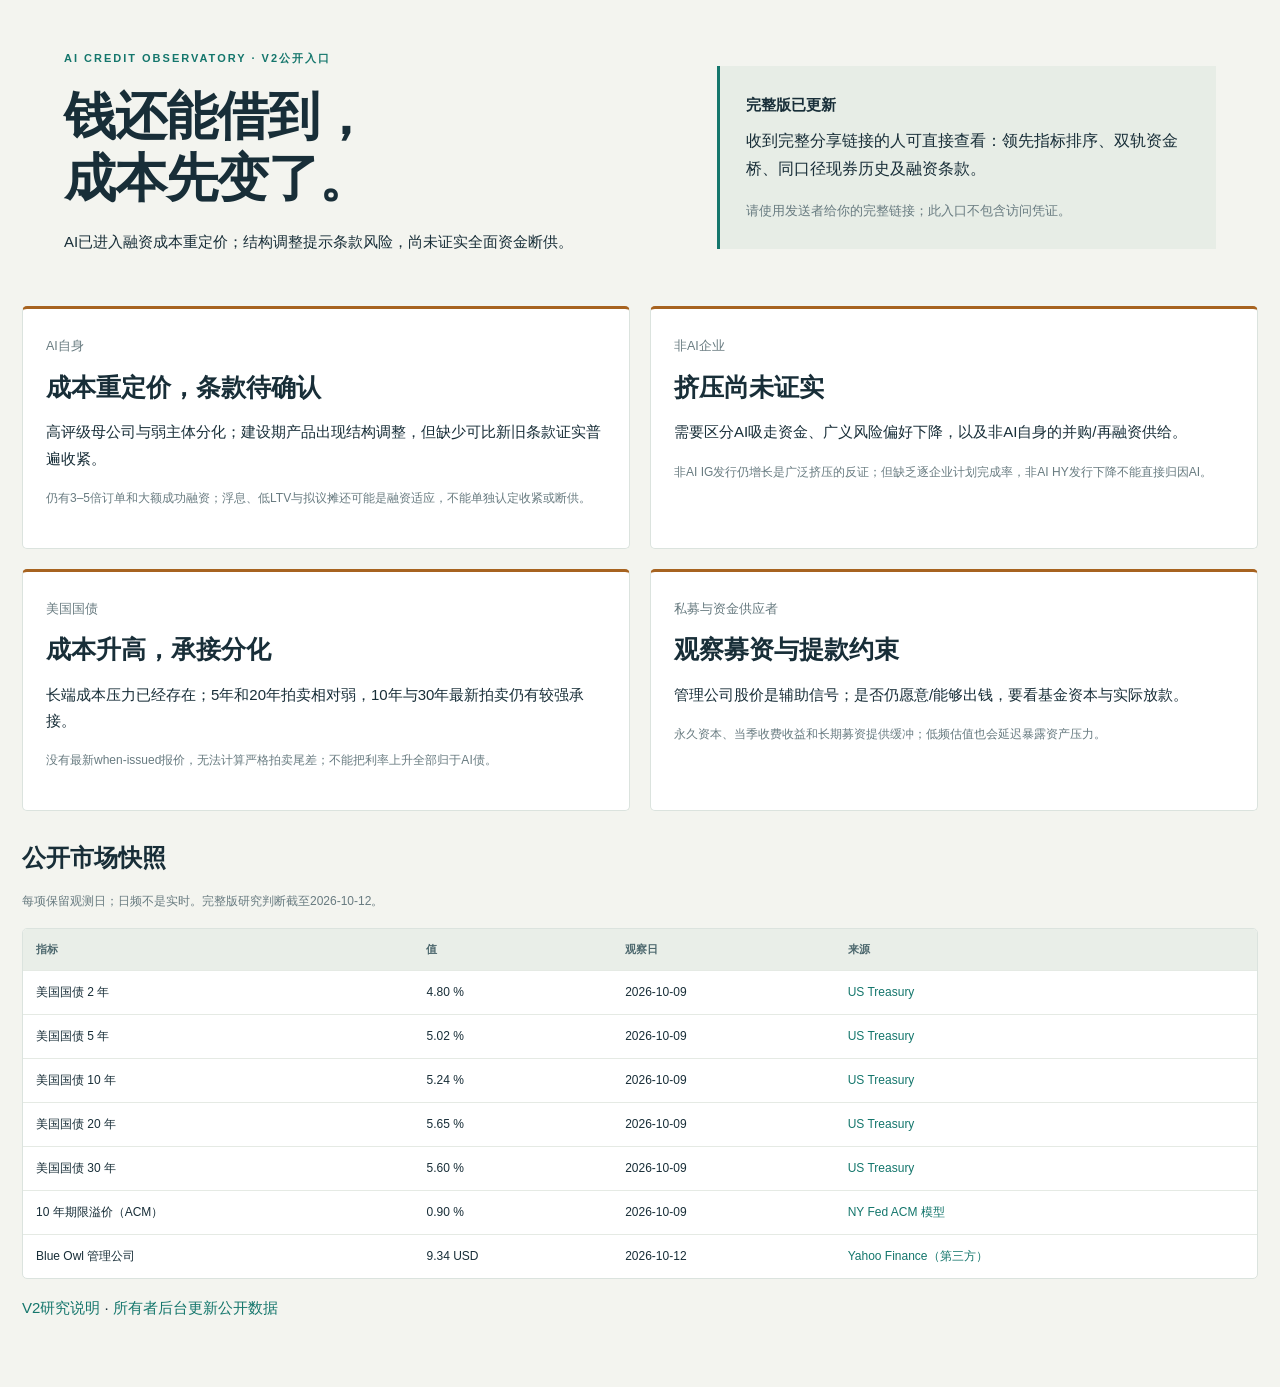
==== commit d5af734d: "Remove illustrative calculators and rate replay from website" ====
--- a/site/index.html
+++ b/site/index.html
@@ -1 +1 @@
-<!doctype html><html lang="zh-CN"><head><meta charset="utf-8"><meta name="viewport" content="width=device-width,initial-scale=1"><title>AI融资观察台 · V2</title><link rel="stylesheet" href="style-v2.css"></head><body><section class="hero"><div><span class="eyebrow">AI CREDIT OBSERVATORY · V2公开入口</span><h1>钱还能借到，<br>成本先变了。</h1><p>AI已进入融资成本重定价；结构调整提示条款风险，尚未证实全面资金断供。</p></div><aside><b>完整版已更新</b><p>收到完整分享链接的人可直接查看：领先指标排序、双轨资金桥、同口径现券历史及渠道替代演算。</p><small>请使用发送者给你的完整链接；此入口不包含访问凭证。</small></aside></section><main><div class="state-grid"><article class="state"><small>AI自身</small><h3>成本重定价，条款待确认</h3><p>高评级母公司与弱主体分化；建设期产品出现结构调整，但缺少可比新旧条款证实普遍收紧。</p><p class="footnote">仍有3–5倍订单和大额成功融资；浮息、低LTV与拟议摊还可能是融资适应，不能单独认定收紧或断供。</p></article><article class="state"><small>非AI企业</small><h3>挤压尚未证实</h3><p>需要区分AI吸走资金、广义风险偏好下降，以及非AI自身的并购/再融资供给。</p><p class="footnote">非AI IG发行仍增长是广泛挤压的反证；但缺乏逐企业计划完成率，非AI HY发行下降不能直接归因AI。</p></article><article class="state"><small>美国国债</small><h3>成本升高，承接分化</h3><p>长端成本压力已经存在；5年和20年拍卖相对弱，10年与30年最新拍卖仍有较强承接。</p><p class="footnote">没有最新when-issued报价，无法计算严格拍卖尾差；不能把利率上升全部归于AI债。</p></article><article class="state"><small>私募与资金供应者</small><h3>观察募资与提款约束</h3><p>管理公司股价是辅助信号；是否仍愿意/能够出钱，要看基金资本与实际放款。</p><p class="footnote">永久资本、当季收费收益和长期募资提供缓冲；低频估值也会延迟暴露资产压力。</p></article></div><h2>公开市场快照</h2><p class="footnote">每项保留观测日；日频不是实时。完整版研究判断截至2026-10-12。</p><div id="publicMarket" class="table-wrap"></div><p><a href="report.html">V2研究说明</a> · <a href="https://github.com/zhuoran787/ai-credit-observatory/actions/workflows/publish.yml">所有者后台更新公开数据</a></p></main><script src="data/snapshot.js"></script><script>const ids=['UST2','UST5','UST10','UST20','UST30','ACMTP10','OWL'];const esc=s=>String(s).replace(/[&<>"]/g,c=>({'&':'&amp;','<':'&lt;','>':'&gt;','"':'&quot;'}[c]));document.getElementById('publicMarket').innerHTML='<table><thead><tr><th>指标</th><th>值</th><th>观察日</th><th>来源</th></tr></thead><tbody>'+ids.filter(k=>MARKET_DATA.series[k]).map(k=>{const s=MARKET_DATA.series[k];return '<tr><td>'+esc(s.label)+'</td><td>'+s.value.toFixed(2)+' '+esc(s.unit)+'</td><td>'+esc(s.observed_at)+'</td><td><a href="'+esc(s.source_url)+'">'+esc(s.provider)+'</a></td></tr>';}).join('')+'</tbody></table>';</script></body></html>+<!doctype html><html lang="zh-CN"><head><meta charset="utf-8"><meta name="viewport" content="width=device-width,initial-scale=1"><title>AI融资观察台 · V2</title><link rel="stylesheet" href="style-v2.css"></head><body><section class="hero"><div><span class="eyebrow">AI CREDIT OBSERVATORY · V2公开入口</span><h1>钱还能借到，<br>成本先变了。</h1><p>AI已进入融资成本重定价；结构调整提示条款风险，尚未证实全面资金断供。</p></div><aside><b>完整版已更新</b><p>收到完整分享链接的人可直接查看：领先指标排序、双轨资金桥、同口径现券历史及融资条款。</p><small>请使用发送者给你的完整链接；此入口不包含访问凭证。</small></aside></section><main><div class="state-grid"><article class="state"><small>AI自身</small><h3>成本重定价，条款待确认</h3><p>高评级母公司与弱主体分化；建设期产品出现结构调整，但缺少可比新旧条款证实普遍收紧。</p><p class="footnote">仍有3–5倍订单和大额成功融资；浮息、低LTV与拟议摊还可能是融资适应，不能单独认定收紧或断供。</p></article><article class="state"><small>非AI企业</small><h3>挤压尚未证实</h3><p>需要区分AI吸走资金、广义风险偏好下降，以及非AI自身的并购/再融资供给。</p><p class="footnote">非AI IG发行仍增长是广泛挤压的反证；但缺乏逐企业计划完成率，非AI HY发行下降不能直接归因AI。</p></article><article class="state"><small>美国国债</small><h3>成本升高，承接分化</h3><p>长端成本压力已经存在；5年和20年拍卖相对弱，10年与30年最新拍卖仍有较强承接。</p><p class="footnote">没有最新when-issued报价，无法计算严格拍卖尾差；不能把利率上升全部归于AI债。</p></article><article class="state"><small>私募与资金供应者</small><h3>观察募资与提款约束</h3><p>管理公司股价是辅助信号；是否仍愿意/能够出钱，要看基金资本与实际放款。</p><p class="footnote">永久资本、当季收费收益和长期募资提供缓冲；低频估值也会延迟暴露资产压力。</p></article></div><h2>公开市场快照</h2><p class="footnote">每项保留观测日；日频不是实时。完整版研究判断截至2026-10-12。</p><div id="publicMarket" class="table-wrap"></div><p><a href="report.html">V2研究说明</a> · <a href="https://github.com/zhuoran787/ai-credit-observatory/actions/workflows/publish.yml">所有者后台更新公开数据</a></p></main><script src="data/snapshot.js"></script><script>const ids=['UST2','UST5','UST10','UST20','UST30','ACMTP10','OWL'];const esc=s=>String(s).replace(/[&<>"]/g,c=>({'&':'&amp;','<':'&lt;','>':'&gt;','"':'&quot;'}[c]));document.getElementById('publicMarket').innerHTML='<table><thead><tr><th>指标</th><th>值</th><th>观察日</th><th>来源</th></tr></thead><tbody>'+ids.filter(k=>MARKET_DATA.series[k]).map(k=>{const s=MARKET_DATA.series[k];return '<tr><td>'+esc(s.label)+'</td><td>'+s.value.toFixed(2)+' '+esc(s.unit)+'</td><td>'+esc(s.observed_at)+'</td><td><a href="'+esc(s.source_url)+'">'+esc(s.provider)+'</a></td></tr>';}).join('')+'</tbody></table>';</script></body></html>
